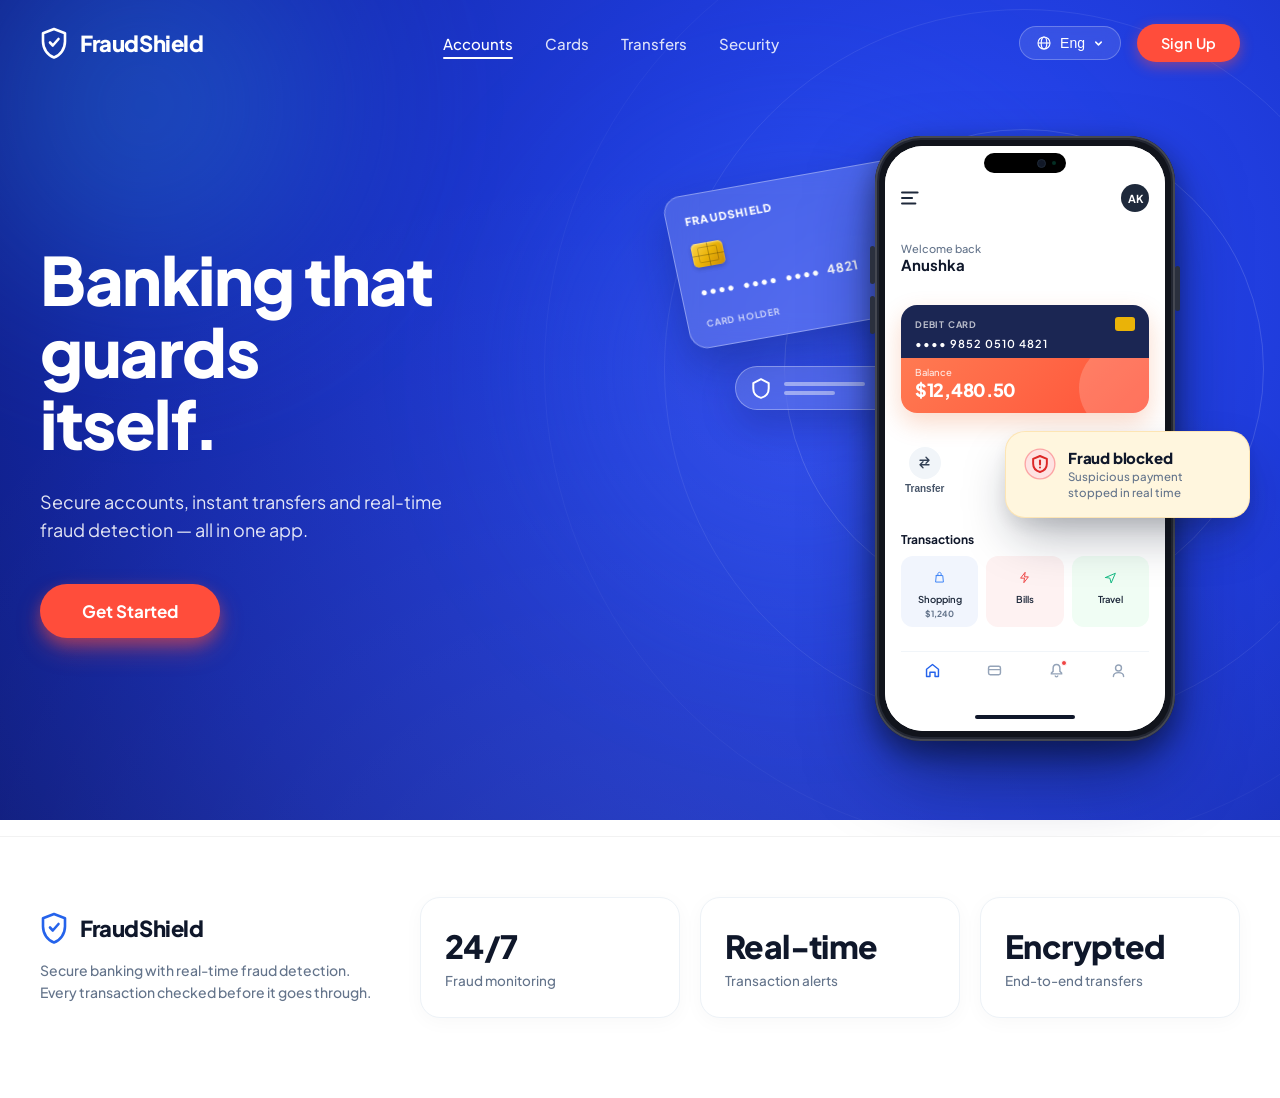
==== website/index.html @ c42c89a5 "style(client): polish UI design and styling" ====
<!DOCTYPE html>
<html lang="en">
<head>
  <meta charset="UTF-8">
  <meta name="viewport" content="width=device-width, initial-scale=1.0">
  <title>FraudShield — Banking that guards itself</title>
  <link rel="preconnect" href="https://fonts.googleapis.com">
  <link rel="preconnect" href="https://fonts.gstatic.com" crossorigin>
  <link href="https://fonts.googleapis.com/css2?family=Plus+Jakarta+Sans:wght@400;500;600;700;800&display=swap" rel="stylesheet">
  <link rel="stylesheet" href="styles.css">
  <link rel="icon" type="image/svg+xml" href="data:image/svg+xml,%3Csvg xmlns='http://www.w3.org/2000/svg' viewBox='0 0 24 24' fill='%232563eb'%3E%3Cpath d='M12 2L4 5v6.09c0 5.05 3.41 9.76 8 10.91 4.59-1.15 8-5.86 8-10.91V5l-8-3zm-1 14.5l-3.5-3.5 1.41-1.41L11 13.67l5.09-5.09 1.41 1.41L11 16.5z'/%3E%3C/svg%3E">
</head>
<body>
  <div class="page-wrapper">

    <!-- TOP HERO BACKGROUND WITH MESH GLOWS & RINGS -->
    <div class="hero-bg-container">
      <div class="glow-orb glow-top-left"></div>
      <div class="glow-orb glow-center-right"></div>
      <div class="orbital-ring ring-1"></div>
      <div class="orbital-ring ring-2"></div>
      <div class="orbital-ring ring-3"></div>
      <div class="radial-mesh-light"></div>
    </div>

    <!-- NAVIGATION HEADER -->
    <header class="navbar">
      <div class="nav-container">
        <!-- Brand Logo -->
        <a href="#" class="brand-logo">
          <span class="logo-shield-icon">
            <svg viewBox="0 0 28 32" fill="none" xmlns="http://www.w3.org/2000/svg">
              <path d="M14 2L3 6.2V14.5C3 21.8 7.7 28.5 14 30.5C20.3 28.5 25 21.8 25 14.5V6.2L14 2Z" stroke="white" stroke-width="2.6" stroke-linecap="round" stroke-linejoin="round"/>
              <path d="M10 15.5L12.8 18.5L18.5 12" stroke="white" stroke-width="2.6" stroke-linecap="round" stroke-linejoin="round"/>
            </svg>
          </span>
          <span class="brand-text">FraudShield</span>
        </a>

        <!-- Center Nav Links -->
        <nav class="nav-menu">
          <a href="#accounts" class="nav-link active">Accounts</a>
          <a href="#cards" class="nav-link">Cards</a>
          <a href="#transfers" class="nav-link">Transfers</a>
          <a href="#security" class="nav-link">Security</a>
        </nav>

        <!-- Right Nav Actions -->
        <div class="nav-actions">
          <!-- Language Selector -->
          <div class="lang-selector-wrapper">
            <button class="lang-pill" id="langBtn" type="button" aria-haspopup="true" aria-expanded="false">
              <svg class="globe-icon" viewBox="0 0 20 20" fill="none" stroke="currentColor">
                <circle cx="10" cy="10" r="7.5" stroke-width="1.4"/>
                <ellipse cx="10" cy="10" rx="3.5" ry="7.5" stroke-width="1.4"/>
                <path d="M2.5 10H17.5" stroke-width="1.4"/>
              </svg>
              <span id="currentLang">Eng</span>
              <svg class="chevron-icon" viewBox="0 0 12 12" fill="none" stroke="currentColor">
                <path d="M3 4.5L6 7.5L9 4.5" stroke-width="1.6" stroke-linecap="round" stroke-linejoin="round"/>
              </svg>
            </button>
            <div class="lang-dropdown" id="langDropdown">
              <div class="lang-item active" data-lang="Eng">English (US)</div>
              <div class="lang-item" data-lang="Sin">Sinhala (සිංහල)</div>
              <div class="lang-item" data-lang="Tam">Tamil (தமிழ்)</div>
              <div class="lang-item" data-lang="Fra">Français (FR)</div>
            </div>
          </div>

          <!-- Sign Up Button -->
          <a href="login.html" class="btn-signup" id="signUpBtn" style="text-decoration: none; display: inline-flex; align-items: center; justify-content: center;">Sign Up</a>
        </div>
      </div>
    </header>

    <!-- HERO SECTION -->
    <main class="hero-section">
      <div class="hero-container">

        <!-- Hero Left Column: Copy & Primary CTA -->
        <div class="hero-copy-col">
          <h1 class="hero-heading">
            Banking that<br>
            guards<br>
            itself.
          </h1>
          <p class="hero-description">
            Secure accounts, instant transfers and real-time<br class="desktop-break">
            fraud detection — all in one app.
          </p>
          <div class="hero-cta-group">
            <a href="login.html" class="btn-get-started" id="getStartedBtn" style="text-decoration: none; display: inline-flex; align-items: center; justify-content: center;">
              Get Started
            </a>
          </div>
        </div>

        <!-- Hero Right Column: 3D Composition with Phone, Glass Card & Toast -->
        <div class="hero-visual-col">
          <div class="visual-stage">

            <!-- 1. Floating Frosted Glass Card -->
            <div class="floating-glass-card" id="glassCard">
              <div class="glass-card-inner">
                <div class="card-top-row">
                  <span class="card-brand">FRAUDSHIELD</span>
                  <div class="contactless-wave">
                    <svg viewBox="0 0 24 24" fill="none" stroke="currentColor">
                      <path d="M8.5 7.5C10.5 9.5 10.5 14.5 8.5 16.5" stroke-width="2" stroke-linecap="round"/>
                      <path d="M12 4.5C15 7.5 15 16.5 12 19.5" stroke-width="2" stroke-linecap="round"/>
                      <path d="M15.5 1.5C19.5 5.5 19.5 18.5 15.5 22.5" stroke-width="2" stroke-linecap="round"/>
                    </svg>
                  </div>
                </div>

                <div class="card-chip-container">
                  <div class="emv-chip">
                    <div class="chip-line line-h"></div>
                    <div class="chip-line line-v"></div>
                    <div class="chip-core"></div>
                  </div>
                </div>

                <div class="card-number">
                  <span class="num-group">••••</span>
                  <span class="num-group">••••</span>
                  <span class="num-group">••••</span>
                  <span class="num-last">4821</span>
                </div>

                <div class="card-bottom-row">
                  <div class="card-meta">
                    <span class="meta-label">CARD HOLDER</span>
                  </div>
                  <div class="card-meta expiry">
                    <span class="meta-val">08/29</span>
                  </div>
                </div>
              </div>
            </div>

            <!-- 2. Floating Pill Capsule Indicator -->
            <div class="floating-capsule" id="floatingPill">
              <div class="capsule-shield">
                <svg viewBox="0 0 20 20" fill="none" stroke="currentColor">
                  <path d="M10 2L3 5.5V10.5C3 15 6 18 10 19C14 18 17 15 17 10.5V5.5L10 2Z" stroke-width="1.8" stroke-linecap="round" stroke-linejoin="round"/>
                </svg>
              </div>
              <div class="capsule-lines">
                <span class="skeleton-line long"></span>
                <span class="skeleton-line short"></span>
              </div>
            </div>

            <!-- 3. Realistic Smartphone Mockup -->
            <div class="phone-device-wrap" id="phoneMockup">
              <div class="phone-frame">
                <!-- Physical Buttons & Trim -->
                <div class="phone-button btn-power"></div>
                <div class="phone-button btn-vol-up"></div>
                <div class="phone-button btn-vol-down"></div>

                <!-- Phone Bezel & Screen -->
                <div class="phone-screen">
                  
                  <!-- Dynamic Island Header -->
                  <div class="dynamic-island-bar">
                    <div class="dynamic-island">
                      <div class="camera-lens"></div>
                      <div class="sensor-dot"></div>
                    </div>
                  </div>

                  <!-- Inner App Container -->
                  <div class="app-screen-content">
                    
                    <!-- App Status / Top Bar -->
                    <div class="app-header">
                      <button class="app-menu-btn" type="button" aria-label="Menu">
                        <svg viewBox="0 0 20 20" fill="currentColor">
                          <rect y="4" width="16" height="2" rx="1"/>
                          <rect y="9" width="11" height="2" rx="1"/>
                          <rect y="14" width="14" height="2" rx="1"/>
                        </svg>
                      </button>
                      <div class="app-avatar">AK</div>
                    </div>

                    <!-- Welcome Title -->
                    <div class="app-welcome-block">
                      <div class="app-welcome-sub">Welcome back</div>
                      <div class="app-welcome-name">Anushka</div>
                    </div>

                    <!-- App Debit Card Card -->
                    <div class="app-debit-card">
                      <!-- Dark Upper Half -->
                      <div class="card-upper-navy">
                        <div class="debit-label-row">
                          <span class="debit-tag">DEBIT CARD</span>
                          <div class="mini-chip"></div>
                        </div>
                        <div class="debit-digits">
                          •••• 9852 0510 4821
                        </div>
                      </div>
                      <!-- Orange Gradient Lower Half -->
                      <div class="card-lower-coral">
                        <div class="balance-tag">Balance</div>
                        <div class="balance-amount">$12,480.50</div>
                        <div class="card-glow-shape"></div>
                      </div>
                    </div>

                    <!-- Quick Actions Row -->
                    <div class="app-quick-actions">
                      <button class="quick-act-btn" type="button">
                        <div class="act-icon-wrap">
                          <svg viewBox="0 0 20 20" fill="none" stroke="currentColor">
                            <path d="M4 7H16M16 7L12 3M16 7L12 11" stroke-width="1.8" stroke-linecap="round" stroke-linejoin="round"/>
                            <path d="M16 13H4M4 13L8 9M4 13L8 17" stroke-width="1.8" stroke-linecap="round" stroke-linejoin="round"/>
                          </svg>
                        </div>
                        <span class="act-label">Transfer</span>
                      </button>

                      <button class="quick-act-btn" type="button">
                        <div class="act-icon-wrap">
                          <svg viewBox="0 0 20 20" fill="none" stroke="currentColor">
                            <circle cx="10" cy="10" r="7" stroke-width="1.6"/>
                            <path d="M10 6V14M10 14L7 11M10 14L13 11" stroke-width="1.6" stroke-linecap="round" stroke-linejoin="round"/>
                          </svg>
                        </div>
                        <span class="act-label">Request</span>
                      </button>

                      <button class="quick-act-btn" type="button">
                        <div class="act-icon-wrap">
                          <svg viewBox="0 0 20 20" fill="none" stroke="currentColor">
                            <path d="M10 2.5L4 5.5V10.5C4 14.5 6.5 17 10 18C13.5 17 16 14.5 16 10.5V5.5L10 2.5Z" stroke-width="1.6" stroke-linecap="round" stroke-linejoin="round"/>
                          </svg>
                        </div>
                        <span class="act-label">Shield</span>
                      </button>
                    </div>

                    <!-- Transactions Section -->
                    <div class="app-transactions-section">
                      <div class="tx-header">
                        <span class="tx-title">Transactions</span>
                      </div>
                      <div class="tx-list-grid">
                        
                        <!-- Transaction 1: Shopping -->
                        <div class="tx-item-card card-shopping">
                          <div class="tx-icon-circle bg-shopping">
                            <svg viewBox="0 0 20 20" fill="none" stroke="currentColor">
                              <path d="M5 7H15L16 17H4L5 7Z" stroke-width="1.5" stroke-linecap="round" stroke-linejoin="round"/>
                              <path d="M7.5 7V4.5C7.5 3.12 8.62 2 10 2C11.38 2 12.5 3.12 12.5 4.5V7" stroke-width="1.5" stroke-linecap="round"/>
                            </svg>
                          </div>
                          <div class="tx-name">Shopping</div>
                          <div class="tx-val">$1,240</div>
                        </div>

                        <!-- Transaction 2: Bills -->
                        <div class="tx-item-card card-bills">
                          <div class="tx-icon-circle bg-bills">
                            <svg viewBox="0 0 20 20" fill="none" stroke="currentColor">
                              <path d="M11 2L4 11H10L9 18L16 9H10L11 2Z" stroke-width="1.5" stroke-linejoin="round"/>
                            </svg>
                          </div>
                          <div class="tx-name">Bills</div>
                        </div>

                        <!-- Transaction 3: Travel -->
                        <div class="tx-item-card card-travel">
                          <div class="tx-icon-circle bg-travel">
                            <svg viewBox="0 0 20 20" fill="none" stroke="currentColor">
                              <path d="M2.5 10L17.5 3.5L11 18.5L9 11L2.5 10Z" stroke-width="1.5" stroke-linecap="round" stroke-linejoin="round"/>
                            </svg>
                          </div>
                          <div class="tx-name">Travel</div>
                        </div>

                      </div>
                    </div>

                    <!-- App Bottom Navigation Bar -->
                    <div class="app-bottom-nav">
                      <div class="nav-tab active">
                        <svg viewBox="0 0 20 20" fill="none" stroke="currentColor">
                          <path d="M3 8.5L10 3L17 8.5V17H13V12H7V17H3V8.5Z" stroke-width="1.7" stroke-linecap="round" stroke-linejoin="round"/>
                        </svg>
                      </div>
                      <div class="nav-tab">
                        <svg viewBox="0 0 20 20" fill="none" stroke="currentColor">
                          <rect x="3" y="5" width="14" height="10" rx="2" stroke-width="1.7"/>
                          <path d="M3 9H17" stroke-width="1.7"/>
                        </svg>
                      </div>
                      <div class="nav-tab has-alert">
                        <svg viewBox="0 0 20 20" fill="none" stroke="currentColor">
                          <path d="M10 3C7.5 3 6 4.8 6 7.5V11L4 13V14H16V13L14 11V7.5C14 4.8 12.5 3 10 3Z" stroke-width="1.7"/>
                          <path d="M8.5 16C8.5 16.8 9.2 17.5 10 17.5C10.8 17.5 11.5 16.8 11.5 16" stroke-width="1.7"/>
                        </svg>
                        <span class="red-badge-dot"></span>
                      </div>
                      <div class="nav-tab">
                        <svg viewBox="0 0 20 20" fill="none" stroke="currentColor">
                          <circle cx="10" cy="7" r="3.5" stroke-width="1.7"/>
                          <path d="M4 17C4 14 6.7 12.5 10 12.5C13.3 12.5 16 14 16 17" stroke-width="1.7" stroke-linecap="round"/>
                        </svg>
                      </div>
                    </div>

                    <!-- iOS Home Indicator -->
                    <div class="home-indicator-bar"></div>

                  </div>
                </div>
              </div>
            </div>

            <!-- 4. Floating "Fraud blocked" Popout Toast Alert -->
            <div class="floating-alert-card" id="fraudBlockedToast">
              <div class="alert-icon-wrap">
                <svg class="alert-shield-svg" viewBox="0 0 28 28" fill="none">
                  <circle cx="14" cy="14" r="13" fill="#FEE2E2" stroke="#FCA5A5" stroke-width="1.2"/>
                  <path d="M14 7L8 9.5V13.8C8 17.5 10.5 20 14 21C17.5 20 20 17.5 20 13.8V9.5L14 7Z" stroke="#DC2626" stroke-width="1.7" stroke-linecap="round" stroke-linejoin="round"/>
                  <path d="M14 11V14.5" stroke="#DC2626" stroke-width="1.8" stroke-linecap="round"/>
                  <circle cx="14" cy="17" r="0.9" fill="#DC2626"/>
                </svg>
              </div>
              <div class="alert-content">
                <h4 class="alert-heading">Fraud blocked</h4>
                <p class="alert-desc">Suspicious payment stopped in real time</p>
              </div>
            </div>

          </div>
        </div>

      </div>
    </main>

    <!-- BOTTOM STATS / FEATURES SECTION -->
    <section class="bottom-features-section" id="security">
      <div class="bottom-container">
        
        <!-- Left Brand & Mission Statement -->
        <div class="bottom-brand-col">
          <div class="brand-logo dark-mode">
            <span class="logo-shield-icon blue">
              <svg viewBox="0 0 28 32" fill="none" xmlns="http://www.w3.org/2000/svg">
                <path d="M14 2L3 6.2V14.5C3 21.8 7.7 28.5 14 30.5C20.3 28.5 25 21.8 25 14.5V6.2L14 2Z" stroke="#2563EB" stroke-width="2.6" stroke-linecap="round" stroke-linejoin="round"/>
                <path d="M10 15.5L12.8 18.5L18.5 12" stroke="#2563EB" stroke-width="2.6" stroke-linecap="round" stroke-linejoin="round"/>
              </svg>
            </span>
            <span class="brand-text navy">FraudShield</span>
          </div>
          <p class="brand-subtext">
            Secure banking with real-time fraud detection.<br>
            Every transaction checked before it goes through.
          </p>
        </div>

        <!-- Right 3 Metric / Benefit Cards -->
        <div class="bottom-cards-grid">
          
          <!-- Card 1: 24/7 -->
          <div class="feature-card">
            <div class="feature-number">24/7</div>
            <div class="feature-label">Fraud monitoring</div>
          </div>

          <!-- Card 2: Real-time -->
          <div class="feature-card">
            <div class="feature-number">Real-time</div>
            <div class="feature-label">Transaction alerts</div>
          </div>

          <!-- Card 3: Encrypted -->
          <div class="feature-card">
            <div class="feature-number">Encrypted</div>
            <div class="feature-label">End-to-end transfers</div>
          </div>

        </div>

      </div>
    </section>

    <!-- INTERACTIVE MODAL (Connect / Try Demo / Sign Up) -->
    <div class="modal-backdrop" id="actionModal">
      <div class="modal-dialog">
        <button class="modal-close-btn" id="closeModalBtn" aria-label="Close dialog">&times;</button>
        <div class="modal-header">
          <div class="modal-shield-badge">
            <svg viewBox="0 0 24 24" fill="none" stroke="#2563eb" stroke-width="2.2">
              <path d="M12 2L3 5.5V11C3 16.5 6.8 21.4 12 22.5C17.2 21.4 21 16.5 21 11V5.5L12 2Z"/>
              <path d="M9 12L11 14L15 10"/>
            </svg>
          </div>
          <h3 class="modal-title" id="modalTitle">Get Started with FraudShield</h3>
          <p class="modal-subtitle">Secure banking with real-time fraud detection engine</p>
        </div>

        <div class="modal-body">
          <div class="simulation-preview">
            <div class="sim-row">
              <span class="sim-label">TLS Banking Gateway:</span>
              <span class="sim-val online">● 127.0.0.1:5000 (Active)</span>
            </div>
            <div class="sim-row">
              <span class="sim-label">UDP Real-Time Broadcaster:</span>
              <span class="sim-val online">● Port 6000/6001 (Listening)</span>
            </div>
            <div class="sim-row">
              <span class="sim-label">Rule Engine (EC5205):</span>
              <span class="sim-val highlight">10 Automated Risk Rules Active</span>
            </div>
          </div>

          <div class="modal-actions-list">
            <a href="#test" class="modal-act-btn primary" id="simulateAlertBtn">
              ⚡ Trigger Live Fraud Alert Test
            </a>
            <button class="modal-act-btn secondary" id="modalCloseAction">
              Return to Homepage
            </button>
          </div>
        </div>
      </div>
    </div>

  </div>

  <script src="script.js"></script>
</body>
</html>
---- website/styles.css ----
/* ==========================================================================
   FraudShield Modern Homepage Stylesheet
   Matches exact reference design with high-end fintech aesthetics
   ========================================================================== */

/* --- CSS Reset & Global Tokens --- */
*, *::before, *::after {
  box-sizing: border-box;
  margin: 0;
  padding: 0;
}

:root {
  --font-main: 'Plus Jakarta Sans', -apple-system, BlinkMacSystemFont, "Segoe UI", Roboto, sans-serif;
  
  /* Brand Palette */
  --blue-hero-start: #2342ec;
  --blue-hero-mid: #1d39d9;
  --blue-hero-dark: #12228f;
  
  --coral-cta: #ff4d3b;
  --coral-cta-hover: #ff3824;
  --coral-glow: rgba(255, 77, 59, 0.45);
  
  --toast-bg: #fff6de;
  --toast-border: rgba(245, 158, 11, 0.2);
  --toast-title: #0f172a;
  --toast-sub: #64748b;

  --navy-dark: #0f172a;
  --navy-muted: #334155;
  --text-muted: #64748b;
  --border-light: #e2e8f0;
  --card-bg-light: #ffffff;
}

html {
  scroll-behavior: smooth;
  font-family: var(--font-main);
  background-color: #ffffff;
  color: var(--navy-dark);
}

body {
  min-height: 100vh;
  overflow-x: hidden;
  -webkit-font-smoothing: antialiased;
  -moz-osx-font-smoothing: grayscale;
}

.page-wrapper {
  position: relative;
  width: 100%;
  overflow: hidden;
}

/* ==========================================================================
   HERO BACKGROUND & AMBIENT GRAPHICS
   ========================================================================== */
.hero-bg-container {
  position: absolute;
  top: 0;
  left: 0;
  width: 100%;
  height: 820px;
  background: radial-gradient(circle at 75% 35%, #2a4bf7 0%, #1e3ad8 35%, #1428a8 75%, #0f1d80 100%);
  pointer-events: none;
  z-index: 1;
  overflow: hidden;
}

/* Glowing Mesh Orbs */
.glow-orb {
  position: absolute;
  border-radius: 50%;
  filter: blur(80px);
  opacity: 0.6;
}

.glow-top-left {
  top: -120px;
  left: -80px;
  width: 450px;
  height: 450px;
  background: radial-gradient(circle, rgba(56, 189, 248, 0.5) 0%, rgba(37, 99, 235, 0.2) 70%, transparent 100%);
}

.glow-center-right {
  top: 80px;
  right: 15%;
  width: 580px;
  height: 580px;
  background: radial-gradient(circle, rgba(99, 102, 241, 0.45) 0%, rgba(37, 99, 235, 0.25) 55%, transparent 80%);
}

/* Concentric Orbital Rings */
.orbital-ring {
  position: absolute;
  border-radius: 50%;
  border: 1px solid rgba(255, 255, 255, 0.12);
  top: 45%;
  right: 20%;
  transform: translate(50%, -50%);
  pointer-events: none;
}

.ring-1 {
  width: 480px;
  height: 480px;
  border-color: rgba(255, 255, 255, 0.14);
}

.ring-2 {
  width: 720px;
  height: 720px;
  border-color: rgba(255, 255, 255, 0.08);
}

.ring-3 {
  width: 960px;
  height: 960px;
  border-color: rgba(255, 255, 255, 0.04);
}

.radial-mesh-light {
  position: absolute;
  top: 0;
  left: 0;
  width: 100%;
  height: 100%;
  background: radial-gradient(circle at 50% 120%, rgba(255, 255, 255, 0.08), transparent 70%);
}

/* ==========================================================================
   NAVIGATION HEADER
   ========================================================================== */
.navbar {
  position: relative;
  z-index: 100;
  width: 100%;
  padding: 24px 0;
}

.nav-container {
  max-width: 1280px;
  margin: 0 auto;
  padding: 0 40px;
  display: flex;
  align-items: center;
  justify-content: space-between;
}

/* Logo */
.brand-logo {
  display: flex;
  align-items: center;
  gap: 12px;
  text-decoration: none;
}

.logo-shield-icon {
  display: flex;
  align-items: center;
  justify-content: center;
  width: 28px;
  height: 32px;
}

.logo-shield-icon svg {
  width: 100%;
  height: 100%;
}

.brand-text {
  font-size: 22px;
  font-weight: 800;
  color: #ffffff;
  letter-spacing: -0.4px;
}

/* Nav Menu */
.nav-menu {
  display: flex;
  align-items: center;
  gap: 32px;
}

.nav-link {
  text-decoration: none;
  font-size: 15px;
  font-weight: 500;
  color: rgba(255, 255, 255, 0.85);
  transition: all 0.2s ease;
  position: relative;
  padding: 6px 0;
}

.nav-link:hover,
.nav-link.active {
  color: #ffffff;
}

.nav-link::after {
  content: '';
  position: absolute;
  bottom: 0;
  left: 50%;
  width: 0;
  height: 2px;
  background-color: #ffffff;
  border-radius: 2px;
  transform: translateX(-50%);
  transition: width 0.25s ease;
}

.nav-link:hover::after,
.nav-link.active::after {
  width: 100%;
}

/* Nav Actions */
.nav-actions {
  display: flex;
  align-items: center;
  gap: 16px;
}

/* Language Selector */
.lang-selector-wrapper {
  position: relative;
}

.lang-pill {
  display: flex;
  align-items: center;
  gap: 8px;
  background: rgba(255, 255, 255, 0.1);
  border: 1px solid rgba(255, 255, 255, 0.25);
  backdrop-filter: blur(8px);
  -webkit-backdrop-filter: blur(8px);
  border-radius: 24px;
  padding: 8px 16px;
  color: #ffffff;
  font-size: 14px;
  font-weight: 500;
  cursor: pointer;
  transition: all 0.2s ease;
}

.lang-pill:hover {
  background: rgba(255, 255, 255, 0.18);
  border-color: rgba(255, 255, 255, 0.4);
}

.globe-icon {
  width: 16px;
  height: 16px;
}

.chevron-icon {
  width: 11px;
  height: 11px;
  transition: transform 0.2s ease;
}

.lang-pill[aria-expanded="true"] .chevron-icon {
  transform: rotate(180deg);
}

/* Language Dropdown */
.lang-dropdown {
  position: absolute;
  top: calc(100% + 8px);
  right: 0;
  background: #ffffff;
  border-radius: 14px;
  box-shadow: 0 15px 35px rgba(0, 0, 0, 0.2);
  min-width: 160px;
  padding: 6px;
  display: none;
  z-index: 150;
  animation: dropdownFade 0.2s ease-out;
}

.lang-dropdown.show {
  display: block;
}

@keyframes dropdownFade {
  from { opacity: 0; transform: translateY(-6px); }
  to { opacity: 1; transform: translateY(0); }
}

.lang-item {
  padding: 10px 14px;
  font-size: 13.5px;
  font-weight: 500;
  color: var(--navy-dark);
  border-radius: 8px;
  cursor: pointer;
  transition: background 0.15s ease;
}

.lang-item:hover {
  background: #f1f5f9;
  color: #2563eb;
}

.lang-item.active {
  background: #eff6ff;
  color: #2563eb;
  font-weight: 600;
}

/* Sign Up Button */
.btn-signup {
  background: var(--coral-cta);
  color: #ffffff;
  font-family: var(--font-main);
  font-size: 14.5px;
  font-weight: 600;
  border: none;
  border-radius: 24px;
  padding: 10px 24px;
  cursor: pointer;
  box-shadow: 0 4px 14px var(--coral-glow);
  transition: all 0.25s ease;
}

.btn-signup:hover {
  background: var(--coral-cta-hover);
  transform: translateY(-1px);
  box-shadow: 0 6px 18px rgba(255, 77, 59, 0.55);
}

.btn-signup:active {
  transform: translateY(0);
}

/* ==========================================================================
   HERO SECTION
   ========================================================================== */
.hero-section {
  position: relative;
  z-index: 10;
  padding-top: 35px;
  padding-bottom: 75px;
}

.hero-container {
  max-width: 1280px;
  margin: 0 auto;
  padding: 0 40px;
  display: grid;
  grid-template-columns: 1fr 1fr;
  align-items: center;
  gap: 20px;
}

/* Left Column */
.hero-copy-col {
  padding-right: 15px;
}

.hero-heading {
  font-size: clamp(48px, 5.2vw, 76px);
  font-weight: 800;
  line-height: 1.08;
  color: #ffffff;
  letter-spacing: -1.5px;
}

.hero-description {
  margin-top: 28px;
  margin-bottom: 40px;
  font-size: 18px;
  font-weight: 400;
  line-height: 1.55;
  color: rgba(255, 255, 255, 0.88);
  max-width: 480px;
}

.hero-cta-group {
  display: flex;
  align-items: center;
  gap: 20px;
}

/* Get Started Button */
.btn-get-started {
  background: var(--coral-cta);
  color: #ffffff;
  font-family: var(--font-main);
  font-size: 17px;
  font-weight: 700;
  border: none;
  border-radius: 32px;
  padding: 16px 42px;
  cursor: pointer;
  box-shadow: 0 12px 28px -4px var(--coral-glow), 0 6px 14px rgba(255, 77, 59, 0.35);
  transition: all 0.28s cubic-bezier(0.16, 1, 0.3, 1);
}

.btn-get-started:hover {
  background: var(--coral-cta-hover);
  transform: translateY(-2px) scale(1.02);
  box-shadow: 0 16px 36px -4px rgba(255, 77, 59, 0.65), 0 8px 18px rgba(255, 77, 59, 0.45);
}

.btn-get-started:active {
  transform: translateY(0) scale(0.99);
}

/* Right Column: 3D Visual Stage */
.hero-visual-col {
  display: flex;
  justify-content: center;
  align-items: center;
}

.visual-stage {
  position: relative;
  width: 580px;
  height: 640px;
}

/* ==========================================================================
   1. FLOATING FROSTED GLASS CREDIT CARD
   ========================================================================== */
.floating-glass-card {
  position: absolute;
  top: 55px;
  left: 20px;
  width: 250px;
  height: 155px;
  background: rgba(255, 255, 255, 0.16);
  border: 1px solid rgba(255, 255, 255, 0.35);
  backdrop-filter: blur(16px);
  -webkit-backdrop-filter: blur(16px);
  border-radius: 18px;
  padding: 16px 18px;
  box-shadow: 0 20px 45px rgba(10, 25, 90, 0.35);
  transform: rotate(-10deg) skewX(2deg);
  z-index: 10;
  animation: floatCard 6s ease-in-out infinite alternate;
}

@keyframes floatCard {
  0% { transform: rotate(-10deg) skewX(2deg) translateY(0px); }
  100% { transform: rotate(-10deg) skewX(2deg) translateY(-12px); }
}

.glass-card-inner {
  display: flex;
  flex-direction: column;
  height: 100%;
  justify-content: space-between;
}

.card-top-row {
  display: flex;
  justify-content: space-between;
  align-items: center;
}

.card-brand {
  font-size: 11px;
  font-weight: 800;
  color: #ffffff;
  letter-spacing: 1.2px;
}

.contactless-wave {
  width: 18px;
  height: 18px;
  color: rgba(255, 255, 255, 0.8);
}

.card-chip-container {
  margin: 4px 0;
}

.emv-chip {
  position: relative;
  width: 32px;
  height: 24px;
  background: linear-gradient(135deg, #fcd34d 0%, #eab308 50%, #ca8a04 100%);
  border-radius: 5px;
  box-shadow: inset 0 1px 2px rgba(255, 255, 255, 0.5), 0 2px 4px rgba(0,0,0,0.2);
  overflow: hidden;
}

.chip-line.line-h {
  position: absolute;
  top: 50%;
  left: 0;
  width: 100%;
  height: 1px;
  background: rgba(0, 0, 0, 0.25);
}

.chip-line.line-v {
  position: absolute;
  left: 50%;
  top: 0;
  height: 100%;
  width: 1px;
  background: rgba(0, 0, 0, 0.25);
}

.chip-core {
  position: absolute;
  top: 4px;
  left: 6px;
  right: 6px;
  bottom: 4px;
  border: 1px solid rgba(0, 0, 0, 0.2);
  border-radius: 2px;
}

.card-number {
  display: flex;
  gap: 7px;
  font-size: 12.5px;
  font-weight: 700;
  color: #ffffff;
  letter-spacing: 1px;
}

.card-bottom-row {
  display: flex;
  justify-content: space-between;
  align-items: flex-end;
}

.meta-label {
  font-size: 9px;
  font-weight: 700;
  color: rgba(255, 255, 255, 0.7);
  letter-spacing: 0.8px;
}

.meta-val {
  font-size: 10px;
  font-weight: 700;
  color: #ffffff;
}

/* ==========================================================================
   2. FLOATING STATUS CAPSULE BADGE
   ========================================================================== */
.floating-capsule {
  position: absolute;
  top: 245px;
  left: 80px;
  width: 165px;
  height: 44px;
  background: rgba(255, 255, 255, 0.15);
  border: 1px solid rgba(255, 255, 255, 0.32);
  backdrop-filter: blur(14px);
  -webkit-backdrop-filter: blur(14px);
  border-radius: 24px;
  display: flex;
  align-items: center;
  padding: 0 14px;
  gap: 12px;
  box-shadow: 0 15px 35px rgba(10, 25, 90, 0.25);
  z-index: 12;
  animation: floatCapsule 5s ease-in-out infinite alternate;
}

@keyframes floatCapsule {
  0% { transform: translateY(0px); }
  100% { transform: translateY(-8px); }
}

.capsule-shield {
  width: 22px;
  height: 22px;
  color: #ffffff;
  display: flex;
  align-items: center;
  justify-content: center;
}

.capsule-shield svg {
  width: 100%;
  height: 100%;
}

.capsule-lines {
  display: flex;
  flex-direction: column;
  gap: 5px;
  flex: 1;
}

.skeleton-line {
  height: 4px;
  background: rgba(255, 255, 255, 0.45);
  border-radius: 3px;
}

.skeleton-line.long {
  width: 80%;
}

.skeleton-line.short {
  width: 50%;
}

/* ==========================================================================
   3. REALISTIC SMARTPHONE MOCKUP
   ========================================================================== */
.phone-device-wrap {
  position: absolute;
  top: 15px;
  right: 60px;
  width: 300px;
  height: 605px;
  z-index: 20;
}

.phone-frame {
  position: relative;
  width: 100%;
  height: 100%;
  background: #11141c;
  border-radius: 46px;
  padding: 10px;
  box-shadow: 
    0 35px 80px -15px rgba(8, 20, 70, 0.75),
    0 12px 28px rgba(0, 0, 0, 0.45),
    inset 0 0 0 2px rgba(255, 255, 255, 0.15),
    inset 0 0 0 4px #232733;
}

/* Side Buttons */
.phone-button {
  position: absolute;
  background: #2b303e;
  border-radius: 3px;
}

.btn-power {
  right: -5px;
  top: 130px;
  width: 5px;
  height: 45px;
}

.btn-vol-up {
  left: -5px;
  top: 110px;
  width: 5px;
  height: 38px;
}

.btn-vol-down {
  left: -5px;
  top: 160px;
  width: 5px;
  height: 38px;
}

/* Phone Screen */
.phone-screen {
  position: relative;
  width: 100%;
  height: 100%;
  background: #ffffff;
  border-radius: 38px;
  overflow: hidden;
  display: flex;
  flex-direction: column;
}

/* Dynamic Island */
.dynamic-island-bar {
  width: 100%;
  height: 28px;
  display: flex;
  justify-content: center;
  align-items: center;
  padding-top: 6px;
  background: #ffffff;
  z-index: 30;
}

.dynamic-island {
  width: 82px;
  height: 20px;
  background: #000000;
  border-radius: 12px;
  display: flex;
  align-items: center;
  justify-content: flex-end;
  padding-right: 10px;
  gap: 6px;
}

.camera-lens {
  width: 9px;
  height: 9px;
  background: #111827;
  border-radius: 50%;
  border: 1px solid #1f2937;
}

.sensor-dot {
  width: 4px;
  height: 4px;
  background: #064e3b;
  border-radius: 50%;
  opacity: 0.6;
}

/* Screen Content */
.app-screen-content {
  flex: 1;
  display: flex;
  flex-direction: column;
  padding: 10px 16px 12px;
  background: #ffffff;
  justify-content: space-between;
}

/* App Header */
.app-header {
  display: flex;
  justify-content: space-between;
  align-items: center;
}

.app-menu-btn {
  background: transparent;
  border: none;
  cursor: pointer;
  color: #1e293b;
  width: 22px;
  height: 22px;
  display: flex;
  align-items: center;
}

.app-avatar {
  width: 28px;
  height: 28px;
  background: #1e293b;
  color: #ffffff;
  font-size: 11px;
  font-weight: 700;
  border-radius: 50%;
  display: flex;
  align-items: center;
  justify-content: center;
}

/* Welcome Block */
.app-welcome-block {
  margin-top: 6px;
  margin-bottom: 8px;
}

.app-welcome-sub {
  font-size: 11px;
  font-weight: 500;
  color: #64748b;
}

.app-welcome-name {
  font-size: 15px;
  font-weight: 700;
  color: #0f172a;
}

/* Debit Card inside Phone */
.app-debit-card {
  width: 100%;
  border-radius: 16px;
  overflow: hidden;
  box-shadow: 0 10px 24px rgba(234, 88, 12, 0.22);
}

.card-upper-navy {
  background: #1b2653;
  padding: 12px 14px 8px;
}

.debit-label-row {
  display: flex;
  justify-content: space-between;
  align-items: center;
}

.debit-tag {
  font-size: 9px;
  font-weight: 700;
  color: rgba(255, 255, 255, 0.7);
  letter-spacing: 0.8px;
}

.mini-chip {
  width: 20px;
  height: 14px;
  background: #eab308;
  border-radius: 3px;
}

.debit-digits {
  margin-top: 6px;
  font-size: 11px;
  font-weight: 600;
  color: #ffffff;
  letter-spacing: 1px;
}

.card-lower-coral {
  position: relative;
  background: linear-gradient(135deg, #ff7a52 0%, #ff5238 100%);
  padding: 8px 14px 12px;
  color: #ffffff;
  overflow: hidden;
}

.card-glow-shape {
  position: absolute;
  right: -20px;
  bottom: -20px;
  width: 90px;
  height: 90px;
  background: rgba(255, 255, 255, 0.18);
  border-radius: 50%;
}

.balance-tag {
  font-size: 9.5px;
  font-weight: 500;
  color: rgba(255, 255, 255, 0.85);
}

.balance-amount {
  font-size: 18px;
  font-weight: 800;
  letter-spacing: -0.3px;
}

/* Quick Actions */
.app-quick-actions {
  display: flex;
  justify-content: space-between;
  margin-top: 10px;
  padding: 0 4px;
}

.quick-act-btn {
  background: transparent;
  border: none;
  cursor: pointer;
  display: flex;
  flex-direction: column;
  align-items: center;
  gap: 4px;
}

.act-icon-wrap {
  width: 32px;
  height: 32px;
  background: #f1f5f9;
  border-radius: 16px;
  display: flex;
  align-items: center;
  justify-content: center;
  color: #334155;
  transition: all 0.2s ease;
}

.act-icon-wrap svg {
  width: 15px;
  height: 15px;
}

.act-label {
  font-size: 10px;
  font-weight: 600;
  color: #475569;
}

.quick-act-btn:hover .act-icon-wrap {
  background: #e2e8f0;
  color: #0f172a;
}

/* Transactions Section */
.app-transactions-section {
  margin-top: 10px;
}

.tx-header {
  margin-bottom: 8px;
}

.tx-title {
  font-size: 12px;
  font-weight: 700;
  color: #0f172a;
}

.tx-list-grid {
  display: grid;
  grid-template-columns: repeat(3, 1fr);
  gap: 8px;
}

.tx-item-card {
  padding: 8px 6px;
  border-radius: 12px;
  display: flex;
  flex-direction: column;
  align-items: center;
  text-align: center;
  gap: 3px;
}

.card-shopping {
  background: #f1f5fd;
}

.card-bills {
  background: #fef2f2;
}

.card-travel {
  background: #f0fdf4;
}

.tx-icon-circle {
  width: 26px;
  height: 26px;
  border-radius: 50%;
  display: flex;
  align-items: center;
  justify-content: center;
}

.bg-shopping {
  color: #3b82f6;
}

.bg-bills {
  color: #ef4444;
}

.bg-travel {
  color: #10b981;
}

.tx-icon-circle svg {
  width: 13px;
  height: 13px;
}

.tx-name {
  font-size: 9.5px;
  font-weight: 600;
  color: #1e293b;
}

.tx-val {
  font-size: 8.5px;
  font-weight: 700;
  color: #64748b;
}

/* Bottom Navigation Bar inside Phone */
.app-bottom-nav {
  display: flex;
  justify-content: space-around;
  align-items: center;
  padding: 8px 0 4px;
  border-top: 1px solid #f1f5f9;
}

.nav-tab {
  position: relative;
  color: #94a3b8;
  width: 22px;
  height: 22px;
  display: flex;
  align-items: center;
  justify-content: center;
}

.nav-tab svg {
  width: 17px;
  height: 17px;
}

.nav-tab.active {
  color: #2563eb;
}

.red-badge-dot {
  position: absolute;
  top: 0;
  right: 0;
  width: 6px;
  height: 6px;
  background: #ef4444;
  border-radius: 50%;
  border: 1px solid #ffffff;
}

.home-indicator-bar {
  width: 100px;
  height: 4px;
  background: #0f172a;
  border-radius: 2px;
  margin: 6px auto 0;
}

/* ==========================================================================
   4. FLOATING "FRAUD BLOCKED" ALERT TOAST
   ========================================================================== */
.floating-alert-card {
  position: absolute;
  top: 310px;
  right: -15px;
  width: 245px;
  background: var(--toast-bg);
  border: 1px solid var(--toast-border);
  border-radius: 20px;
  padding: 16px 18px;
  display: flex;
  align-items: flex-start;
  gap: 12px;
  box-shadow: 
    0 24px 50px -10px rgba(15, 23, 42, 0.35),
    0 8px 18px rgba(0, 0, 0, 0.08);
  z-index: 35;
  animation: floatToast 5.5s ease-in-out infinite alternate;
  cursor: pointer;
  transition: transform 0.2s ease;
}

.floating-alert-card:hover {
  transform: scale(1.03) translateY(-4px);
}

@keyframes floatToast {
  0% { transform: translateY(0px); }
  100% { transform: translateY(-10px); }
}

.alert-icon-wrap {
  flex-shrink: 0;
}

.alert-shield-svg {
  width: 32px;
  height: 32px;
}

.alert-content {
  display: flex;
  flex-direction: column;
  gap: 2px;
}

.alert-heading {
  font-size: 15px;
  font-weight: 800;
  color: var(--toast-title);
  letter-spacing: -0.2px;
}

.alert-desc {
  font-size: 11.5px;
  font-weight: 500;
  line-height: 1.4;
  color: var(--toast-sub);
}

/* ==========================================================================
   BOTTOM STATS / FEATURES SECTION
   ========================================================================== */
.bottom-features-section {
  position: relative;
  z-index: 10;
  background: #ffffff;
  padding: 60px 0 80px;
  border-top: 1px solid rgba(0, 0, 0, 0.05);
}

.bottom-container {
  max-width: 1280px;
  margin: 0 auto;
  padding: 0 40px;
  display: grid;
  grid-template-columns: 340px 1fr;
  align-items: center;
  gap: 40px;
}

/* Left Brand Block */
.bottom-brand-col {
  display: flex;
  flex-direction: column;
  gap: 16px;
}

.brand-logo.dark-mode .brand-text.navy {
  color: var(--navy-dark);
}

.logo-shield-icon.blue svg path {
  stroke: #2563eb;
}

.brand-subtext {
  font-size: 14px;
  font-weight: 500;
  line-height: 1.55;
  color: var(--text-muted);
}

/* Right Feature Cards Grid */
.bottom-cards-grid {
  display: grid;
  grid-template-columns: repeat(3, 1fr);
  gap: 20px;
}

.feature-card {
  background: #ffffff;
  border: 1px solid #edf2f7;
  border-radius: 20px;
  padding: 28px 24px;
  box-shadow: 0 4px 20px rgba(0, 0, 0, 0.03);
  transition: all 0.25s ease;
  display: flex;
  flex-direction: column;
  justify-content: center;
}

.feature-card:hover {
  transform: translateY(-4px);
  border-color: #cbd5e1;
  box-shadow: 0 12px 30px rgba(0, 0, 0, 0.07);
}

.feature-number {
  font-size: 32px;
  font-weight: 800;
  color: var(--navy-dark);
  letter-spacing: -0.6px;
}

.feature-label {
  margin-top: 6px;
  font-size: 13.5px;
  font-weight: 500;
  color: var(--text-muted);
}

/* ==========================================================================
   INTERACTIVE MODAL
   ========================================================================== */
.modal-backdrop {
  position: fixed;
  top: 0;
  left: 0;
  width: 100vw;
  height: 100vh;
  background: rgba(15, 23, 42, 0.6);
  backdrop-filter: blur(6px);
  -webkit-backdrop-filter: blur(6px);
  display: none;
  align-items: center;
  justify-content: center;
  z-index: 2000;
  padding: 20px;
}

.modal-backdrop.show {
  display: flex;
}

.modal-dialog {
  position: relative;
  background: #ffffff;
  border-radius: 24px;
  max-width: 480px;
  width: 100%;
  padding: 32px 36px;
  box-shadow: 0 25px 60px rgba(15, 23, 42, 0.25);
  animation: modalScale 0.25s cubic-bezier(0.16, 1, 0.3, 1);
}

@keyframes modalScale {
  from { opacity: 0; transform: scale(0.94); }
  to { opacity: 1; transform: scale(1); }
}

.modal-close-btn {
  position: absolute;
  top: 20px;
  right: 20px;
  background: transparent;
  border: none;
  font-size: 26px;
  color: #94a3b8;
  cursor: pointer;
  line-height: 1;
}

.modal-close-btn:hover {
  color: #0f172a;
}

.modal-header {
  text-align: center;
  margin-bottom: 24px;
}

.modal-shield-badge {
  width: 48px;
  height: 48px;
  margin: 0 auto 12px;
  background: #eff6ff;
  border-radius: 50%;
  display: flex;
  align-items: center;
  justify-content: center;
}

.modal-shield-badge svg {
  width: 24px;
  height: 24px;
}

.modal-title {
  font-size: 22px;
  font-weight: 800;
  color: #0f172a;
}

.modal-subtitle {
  font-size: 13.5px;
  color: #64748b;
  margin-top: 4px;
}

.simulation-preview {
  background: #f8fafc;
  border: 1px solid #e2e8f0;
  border-radius: 14px;
  padding: 14px 18px;
  margin-bottom: 24px;
  display: flex;
  flex-direction: column;
  gap: 10px;
}

.sim-row {
  display: flex;
  justify-content: space-between;
  font-size: 12.5px;
}

.sim-label {
  color: #64748b;
  font-weight: 500;
}

.sim-val {
  font-weight: 700;
}

.sim-val.online {
  color: #10b981;
}

.sim-val.highlight {
  color: #2563eb;
}

.modal-actions-list {
  display: flex;
  flex-direction: column;
  gap: 10px;
}

.modal-act-btn {
  width: 100%;
  padding: 13px;
  border-radius: 12px;
  font-family: var(--font-main);
  font-size: 14px;
  font-weight: 700;
  text-align: center;
  text-decoration: none;
  cursor: pointer;
  border: none;
  transition: all 0.2s ease;
}

.modal-act-btn.primary {
  background: #2563eb;
  color: #ffffff;
}

.modal-act-btn.primary:hover {
  background: #1d4ed8;
}

.modal-act-btn.secondary {
  background: #f1f5f9;
  color: #475569;
}

.modal-act-btn.secondary:hover {
  background: #e2e8f0;
  color: #0f172a;
}

/* ==========================================================================
   RESPONSIVE MEDIA QUERIES
   ========================================================================== */
@media (max-width: 1140px) {
  .hero-container {
    gap: 30px;
  }
  
  .visual-stage {
    width: 480px;
    height: 580px;
  }

  .phone-device-wrap {
    right: 20px;
    width: 270px;
    height: 550px;
  }

  .floating-glass-card {
    width: 210px;
    height: 135px;
    left: 0px;
  }

  .floating-capsule {
    left: 40px;
    top: 220px;
    width: 145px;
  }

  .floating-alert-card {
    right: -25px;
    width: 220px;
  }

  .bottom-container {
    grid-template-columns: 280px 1fr;
  }
}

@media (max-width: 960px) {
  .hero-container {
    grid-template-columns: 1fr;
    text-align: center;
    gap: 60px;
  }

  .hero-copy-col {
    padding-right: 0;
    display: flex;
    flex-direction: column;
    align-items: center;
  }

  .hero-description {
    margin-left: auto;
    margin-right: auto;
  }

  .hero-cta-group {
    justify-content: center;
  }

  .bottom-container {
    grid-template-columns: 1fr;
    text-align: center;
    gap: 36px;
  }

  .bottom-brand-col {
    align-items: center;
  }
}

@media (max-width: 768px) {
  .nav-menu {
    display: none;
  }

  .nav-container {
    padding: 0 20px;
  }

  .hero-container {
    padding: 0 20px;
  }

  .visual-stage {
    width: 100%;
    max-width: 360px;
    height: 520px;
  }

  .phone-device-wrap {
    right: 50%;
    transform: translateX(50%);
    width: 260px;
    height: 520px;
  }

  .floating-glass-card {
    top: 20px;
    left: -10px;
    width: 170px;
    height: 110px;
    padding: 10px;
  }

  .floating-glass-card .card-number {
    font-size: 10px;
  }

  .floating-capsule {
    display: none;
  }

  .floating-alert-card {
    right: -10px;
    top: 280px;
    width: 200px;
    padding: 12px 14px;
  }

  .bottom-cards-grid {
    grid-template-columns: 1fr;
  }

  .bottom-container {
    padding: 0 20px;
  }
}
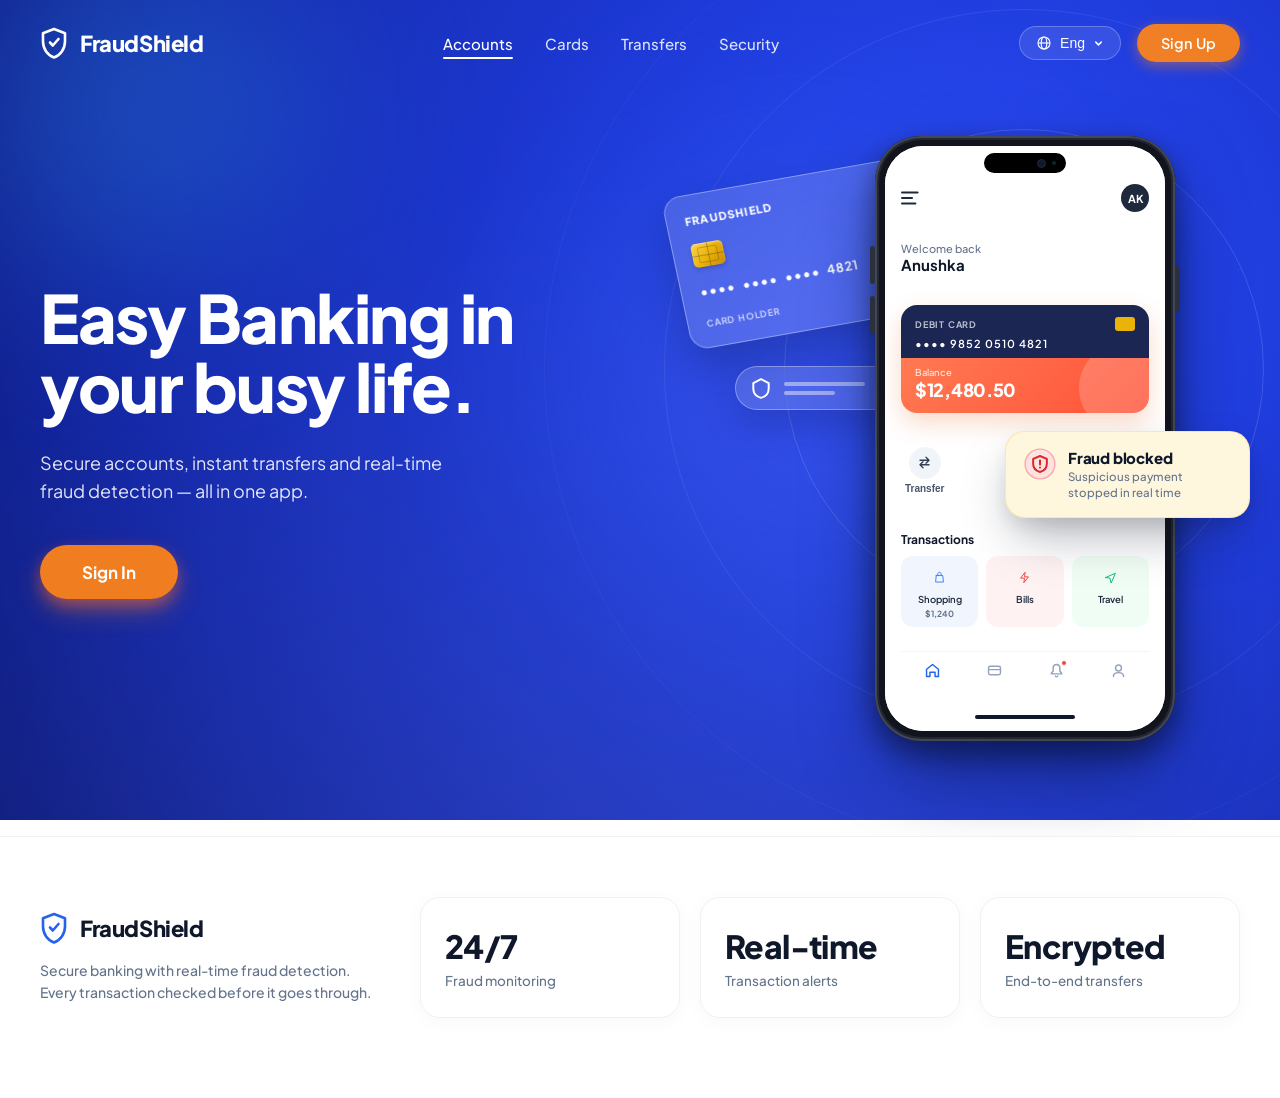
==== commit eb9e9174: "style(client): apply final UI polish updates" ====
--- a/website/index.html
+++ b/website/index.html
@@ -81,9 +81,8 @@
         <!-- Hero Left Column: Copy & Primary CTA -->
         <div class="hero-copy-col">
           <h1 class="hero-heading">
-            Banking that<br>
-            guards<br>
-            itself.
+            Easy Banking in<br>
+            your busy life.
           </h1>
           <p class="hero-description">
             Secure accounts, instant transfers and real-time<br class="desktop-break">
@@ -91,7 +90,7 @@
           </p>
           <div class="hero-cta-group">
             <a href="login.html" class="btn-get-started" id="getStartedBtn" style="text-decoration: none; display: inline-flex; align-items: center; justify-content: center;">
-              Get Started
+              Sign In
             </a>
           </div>
         </div>
--- a/website/styles.css
+++ b/website/styles.css
@@ -18,9 +18,9 @@
   --blue-hero-mid: #1d39d9;
   --blue-hero-dark: #12228f;
   
-  --coral-cta: #ff4d3b;
-  --coral-cta-hover: #ff3824;
-  --coral-glow: rgba(255, 77, 59, 0.45);
+  --coral-cta: #fc831bf2;
+  --coral-cta-hover: #e5720df2;
+  --coral-glow: rgba(252, 131, 27, 0.45);
   
   --toast-bg: #fff6de;
   --toast-border: rgba(245, 158, 11, 0.2);
@@ -365,9 +365,17 @@
 .hero-heading {
   font-size: clamp(48px, 5.2vw, 76px);
   font-weight: 800;
-  line-height: 1.08;
+  line-height: 1.04;
   color: #ffffff;
   letter-spacing: -1.5px;
+}
+
+.hero-accent-gradient {
+  background: linear-gradient(135deg, #ff7253 0%, #fb7185 50%, #c084fc 100%);
+  -webkit-background-clip: text;
+  -webkit-text-fill-color: transparent;
+  font-style: italic;
+  display: inline-block;
 }
 
 .hero-description {
